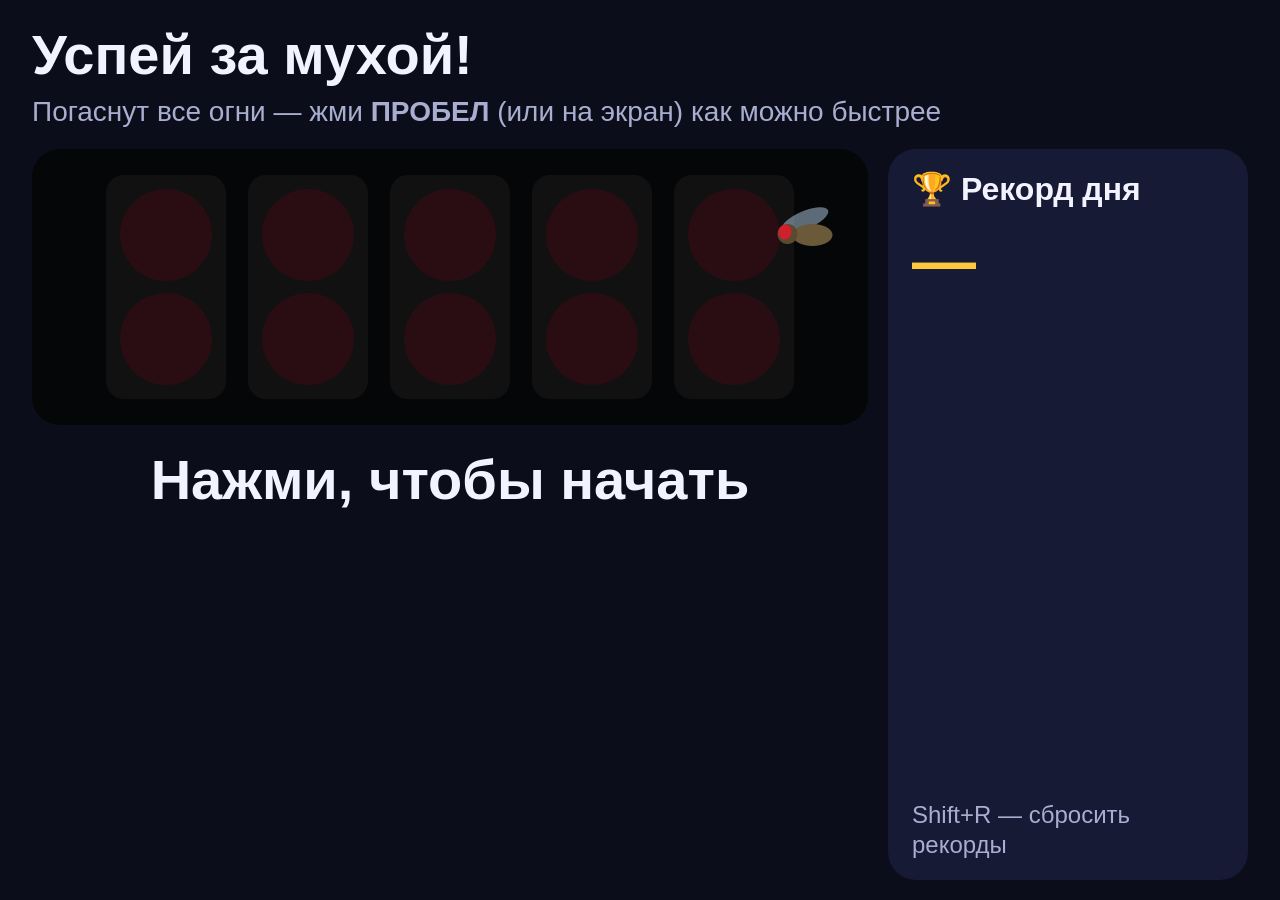
==== arcade/index.html @ db8f3e37 "Стенд (Canvas, 3 вкуса + поломка) и аркада со стартовыми огнями F1 Сценарии bitter_lesion и water_le" ====
<!doctype html>
<html lang="ru">
<head>
<meta charset="utf-8">
<meta name="viewport" content="width=device-width, initial-scale=1">
<title>Успей за мухой</title>
<style>
/* Аркада "Успей за мухой": старт как в Формуле 1. Шрифты от 24px. */
:root { --bg: #0b0d1a; --panel: #161a35; --text: #f2f3ff; --muted: #a9adcf; --red: #ff2a3a; --off: #2a0d12; --green: #6cff7a; --gold: #ffc83c; }
* { box-sizing: border-box; }
html, body { height: 100%; margin: 0; }
body {
  background: var(--bg); color: var(--text);
  font: 24px/1.25 "Segoe UI", Roboto, Arial, sans-serif;
  display: grid; grid-template-columns: 1fr 360px; grid-template-rows: auto 1fr; gap: 20px; padding: 20px 32px;
  overflow: hidden; user-select: none; -webkit-user-select: none; touch-action: manipulation; cursor: pointer;
}
header { grid-column: 1 / -1; }
h1 { margin: 0; font-size: 56px; }
header p { margin: 4px 0 0; font-size: 28px; color: var(--muted); }
.stage { display: grid; grid-template-rows: auto auto 1fr; gap: 20px; min-height: 0; }
.lights { display: flex; justify-content: center; gap: 22px; padding: 26px; background: #050608; border-radius: 28px; }
.pod { background: #111; border-radius: 18px; padding: 14px; display: grid; gap: 12px; }
.lamp { width: 92px; height: 92px; border-radius: 50%; background: var(--off); transition: background .04s, box-shadow .04s; }
.lamp.on { background: var(--red); box-shadow: 0 0 40px 10px rgba(255, 42, 58, .65); }
.message { text-align: center; font-size: 56px; font-weight: 800; min-height: 72px; }
.message small { display: block; font-size: 30px; font-weight: 500; color: var(--muted); }
.message.false { color: var(--red); }
.race { background: var(--panel); border-radius: 28px; padding: 20px 28px; display: grid; gap: 18px; align-content: center; }
.race.hidden { visibility: hidden; }
.lane { display: grid; grid-template-columns: 170px 1fr 170px; align-items: center; gap: 16px; font-size: 32px; }
.track { height: 52px; background: #0b0e22; border-radius: 26px; overflow: hidden; }
.bar { height: 100%; width: 0; border-radius: 26px; transition: width 1.2s cubic-bezier(.2, .8, .2, 1); }
.bar.fly { background: var(--green); }
.bar.you { background: var(--gold); }
.lane b { font-variant-numeric: tabular-nums; text-align: right; }
.verdict { font-size: 36px; font-weight: 700; text-align: center; }
.fact { font-size: 26px; color: var(--muted); text-align: center; }
aside { background: var(--panel); border-radius: 28px; padding: 20px 24px; display: grid; grid-template-rows: auto auto 1fr auto; gap: 12px; min-height: 0; }
aside h2 { margin: 0; font-size: 32px; }
.best { font-size: 64px; font-weight: 800; color: var(--gold); font-variant-numeric: tabular-nums; }
ol { margin: 0; padding-left: 40px; font-size: 30px; font-variant-numeric: tabular-nums; overflow: hidden; }
ol li.new { color: var(--green); font-weight: 700; }
.hint { font-size: 24px; color: var(--muted); }
canvas { position: fixed; right: 400px; top: 150px; width: 160px; height: 120px; pointer-events: none; }
@media (max-height: 820px) {
  h1 { font-size: 40px; } header p { font-size: 24px; }
  body { gap: 14px; padding: 14px 28px; }
  .stage { gap: 12px; }
  .lights { padding: 14px; }
  .pod { padding: 10px; gap: 8px; }
  .lamp { width: 60px; height: 60px; }
  .message { font-size: 40px; min-height: 56px; }
  .message small { font-size: 26px; }
  .race { padding: 14px 24px; gap: 10px; }
  .lane { font-size: 26px; grid-template-columns: 130px 1fr 140px; }
  .track { height: 40px; }
  .verdict { font-size: 30px; }
  .fact { font-size: 24px; }
}
</style>
</head>
<body>
<header>
  <h1>Успей за мухой!</h1>
  <p>Погаснут все огни — жми <b>ПРОБЕЛ</b> (или на экран) как можно быстрее</p>
</header>

<section class="stage">
  <div class="lights" id="lights"></div>
  <div class="message" id="msg">Нажми, чтобы начать</div>
  <div class="race hidden" id="race">
    <div class="lane"><span>🪰 Муха</span><div class="track"><div class="bar fly" id="bar-fly"></div></div><b id="t-fly"></b></div>
    <div class="lane"><span>🧒 Ты</span><div class="track"><div class="bar you" id="bar-you"></div></div><b id="t-you"></b></div>
    <div class="verdict" id="verdict"></div>
    <div class="fact">У мухи есть нейрон-великан <b>DNp01</b> — толстый «провод» от глаз к ногам.
      Сигнал по нему бежит 0,3 мс, и муха взлетает меньше чем за 7 мс.</div>
  </div>
</section>

<aside>
  <h2>🏆 Рекорд дня</h2>
  <div class="best" id="best">—</div>
  <ol id="top"></ol>
  <div class="hint">Shift+R — сбросить рекорды</div>
</aside>

<canvas id="fly" width="320" height="240"></canvas>

<script>
'use strict';
// Время мухи: короткий режим взлёта через гигантское волокно < 7 мс
// (von Reyn et al. 2014, Nat Neurosci; Chai et al. 2025, PMC12115834:
// "short (< 7 ms) mode", проведение по GF 0.29 мс, GF -> мышца TTM < 1 мс).
const FLY_MS = 7;
const LIGHT_STEP_MS = 1000;           // огни загораются раз в секунду, как в F1
const HOLD_MIN_MS = 200, HOLD_MAX_MS = 3000;  // случайная пауза перед "огни погасли"
const TOO_SLOW_MS = 2000;
const STORE_KEY = 'fly-arcade-records';

const $ = id => document.getElementById(id);
const lamps = [];
for (let p = 0; p < 5; p++) {
  const pod = document.createElement('div'); pod.className = 'pod';
  for (let r = 0; r < 2; r++) {
    const l = document.createElement('div'); l.className = 'lamp'; pod.appendChild(l);
    if (r === 1) lamps.push(l);
  }
  $('lights').appendChild(pod);
}
const topLamps = [...document.querySelectorAll('.pod .lamp:first-child')];

let state = 'ready';   // ready -> lights -> go -> result | false
let timers = [];
let goTime = 0;
let flyJumpAt = 0;

function setLights(n) {
  lamps.forEach((l, i) => l.classList.toggle('on', i < n));
  topLamps.forEach((l, i) => l.classList.toggle('on', i < n));
}
function clearTimers() { timers.forEach(clearTimeout); timers = []; }

function startRound() {
  clearTimers();
  state = 'lights';
  flyJumpAt = 0;
  $('race').classList.add('hidden');
  $('msg').className = 'message';
  $('msg').innerHTML = 'Внимание…';
  setLights(0);
  for (let i = 1; i <= 5; i++) timers.push(setTimeout(() => setLights(i), i * LIGHT_STEP_MS));
  const hold = HOLD_MIN_MS + Math.random() * (HOLD_MAX_MS - HOLD_MIN_MS);
  timers.push(setTimeout(lightsOut, 5 * LIGHT_STEP_MS + hold));
}

function lightsOut() {
  setLights(0);
  goTime = performance.now();
  state = 'go';
  flyJumpAt = goTime + FLY_MS;
  $('msg').innerHTML = 'ЖМИ!';
  timers.push(setTimeout(() => { if (state === 'go') finish(null); }, TOO_SLOW_MS));
}

function falseStart() {
  clearTimers();
  setLights(0);
  state = 'false';
  $('msg').className = 'message false';
  $('msg').innerHTML = 'Фальстарт! 🚩<small>Жди, пока погаснут все огни. Нажми, чтобы попробовать ещё</small>';
}

function finish(ms) {
  clearTimers();
  state = 'result';
  if (ms === null) {
    $('msg').innerHTML = 'Муха давно улетела! 💨<small>Нажми, чтобы попробовать ещё</small>';
    return;
  }
  const rec = saveRecord(ms);
  $('msg').innerHTML = `${Math.round(ms)} мс<small>${rating(ms)}${rec ? ' · Новый рекорд дня! 🏆' : ''}</small>`;
  // полосы: шкала по времени игрока, муха почти не видна — в этом и суть
  $('race').classList.remove('hidden');
  $('bar-fly').style.width = '0'; $('bar-you').style.width = '0';
  requestAnimationFrame(() => requestAnimationFrame(() => {
    $('bar-fly').style.width = `${Math.max(1.5, 100 * FLY_MS / ms)}%`;
    $('bar-you').style.width = '100%';
  }));
  $('t-fly').textContent = `${FLY_MS} мс`;
  $('t-you').textContent = `${Math.round(ms)} мс`;
  $('verdict').textContent = `Муха быстрее тебя в ${Math.round(ms / FLY_MS)} раз!`;
}

function rating(ms) {
  if (ms < 200) return 'Как пилот Формулы 1!';
  if (ms < 280) return 'Отличная реакция!';
  if (ms < 400) return 'Неплохо!';
  return 'Попробуй ещё раз!';
}

// ---------- рекорды: только этот браузер, за сегодня ----------
function today() { return new Date().toISOString().slice(0, 10); }
function loadRecords() {
  try {
    const r = JSON.parse(localStorage.getItem(STORE_KEY) || '{}');
    return r.day === today() ? r : { day: today(), times: [] };
  } catch (e) { return { day: today(), times: [] }; }
}
let lastSaved = null;
function saveRecord(ms) {
  const r = loadRecords();
  const prevBest = r.times.length ? r.times[0] : Infinity;
  const t = Math.round(ms);
  r.times.push(t); r.times.sort((a, b) => a - b); r.times = r.times.slice(0, 7);
  lastSaved = t;
  try { localStorage.setItem(STORE_KEY, JSON.stringify(r)); } catch (e) { /* хранилище недоступно — просто не сохраняем */ }
  renderRecords(r);
  return t < prevBest;
}
function renderRecords(r = loadRecords()) {
  $('best').textContent = r.times.length ? `${r.times[0]} мс` : '—';
  let marked = false;
  $('top').innerHTML = r.times.map(t => {
    const cls = !marked && t === lastSaved ? (marked = true, ' class="new"') : '';
    return `<li${cls}>${t} мс</li>`;
  }).join('');
}

// ---------- ввод ----------
function press(ev) {
  const now = ev && ev.timeStamp ? ev.timeStamp : performance.now();
  if (state === 'ready' || state === 'result' || state === 'false') startRound();
  else if (state === 'lights') falseStart();
  else if (state === 'go') finish(now - goTime);
}
window.addEventListener('keydown', e => {
  if (e.shiftKey && (e.key === 'R' || e.key === 'К')) {
    if (confirm('Сбросить рекорды дня?')) { try { localStorage.removeItem(STORE_KEY); } catch (er) {} renderRecords(); }
    return;
  }
  if (e.repeat) return;
  if (e.code === 'Space' || e.code === 'Enter') { e.preventDefault(); press(e); }
});
window.addEventListener('pointerdown', press);
window.addEventListener('contextmenu', e => e.preventDefault());

// ---------- муха: сидит, а через FLY_MS после погасания огней улетает ----------
const fc = $('fly').getContext('2d');
function drawFly(now) {
  fc.clearRect(0, 0, 320, 240);
  let x = 160, y = 170;
  if (flyJumpAt && now > flyJumpAt) {
    const t = (now - flyJumpAt) / 1000;
    x += 600 * t; y -= 500 * t + 200 * t * t;
  }
  if (y > -60) {
    const wing = flyJumpAt && now > flyJumpAt ? Math.sin(now / 15) * 20 : 0;
    fc.save(); fc.translate(x, y);
    fc.fillStyle = 'rgba(200,230,255,.45)';
    fc.beginPath(); fc.ellipse(10, -30 - wing, 50, 18, -0.4, 0, 6.283); fc.fill();
    fc.fillStyle = '#6b5a3a'; fc.beginPath(); fc.ellipse(25, 0, 40, 22, 0, 0, 6.283); fc.fill();
    fc.fillStyle = '#5a4a30'; fc.beginPath(); fc.arc(-25, -2, 20, 0, 6.283); fc.fill();
    fc.fillStyle = '#d0202c'; fc.beginPath(); fc.ellipse(-30, -6, 13, 15, 0.2, 0, 6.283); fc.fill();
    fc.restore();
  }
  requestAnimationFrame(drawFly);
}
renderRecords();
requestAnimationFrame(drawFly);
</script>
</body>
</html>
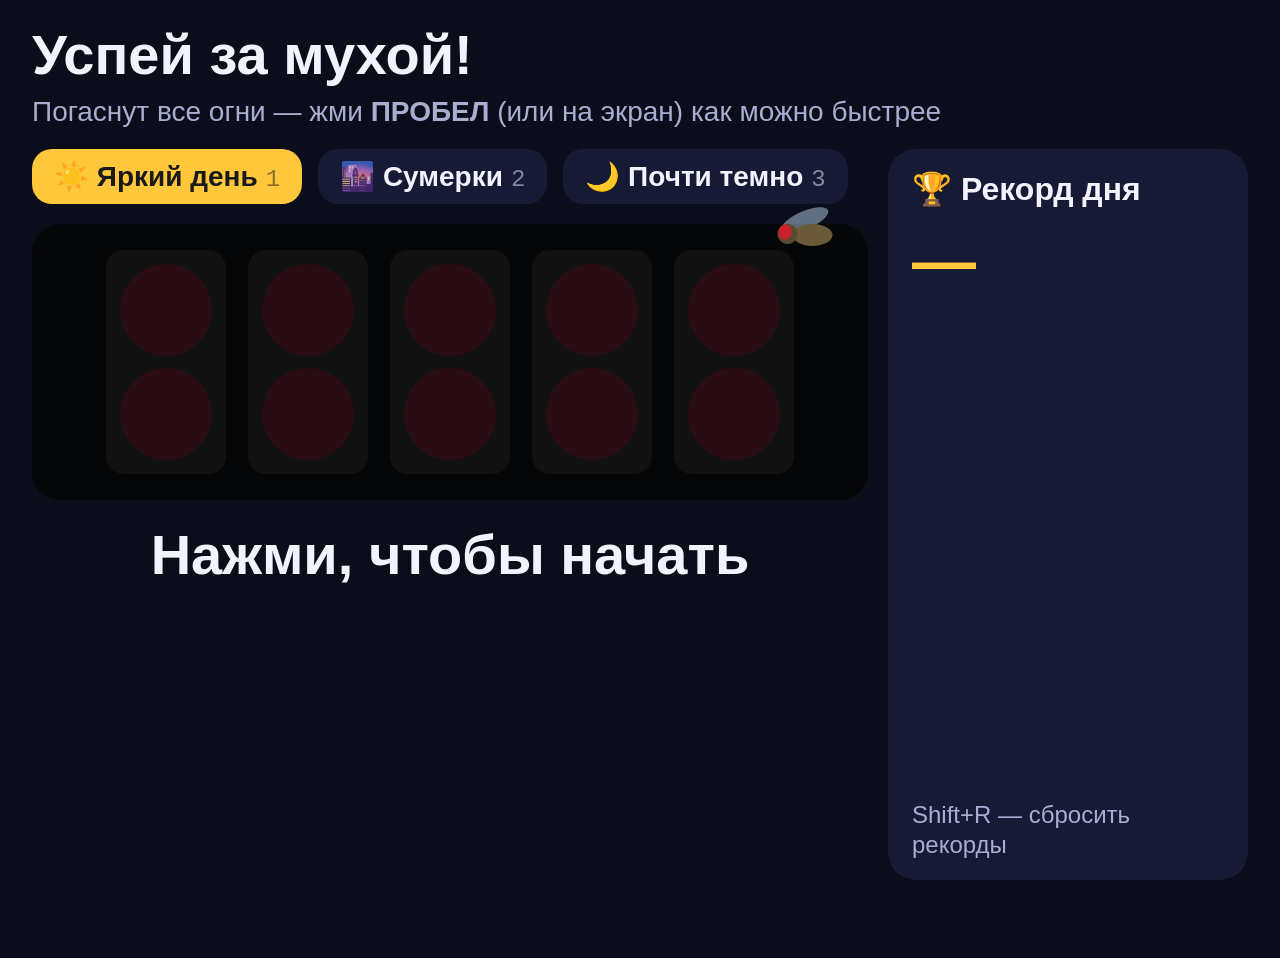
==== commit f2a02652: "Аркада: время мухи по модели (LPLC2 -> DNp01), режимы день/сумерки/темно, случайный шаг огней, замед" ====
--- a/arcade/index.html
+++ b/arcade/index.html
@@ -18,7 +18,13 @@
 header { grid-column: 1 / -1; }
 h1 { margin: 0; font-size: 56px; }
 header p { margin: 4px 0 0; font-size: 28px; color: var(--muted); }
-.stage { display: grid; grid-template-rows: auto auto 1fr; gap: 20px; min-height: 0; }
+.stage { display: grid; grid-template-rows: auto auto auto 1fr; gap: 20px; min-height: 0; }
+.modes { display: flex; gap: 16px; }
+.modes button { font: inherit; font-size: 28px; font-weight: 700; padding: 10px 22px; border: 0; border-radius: 20px;
+  background: var(--panel); color: var(--text); cursor: pointer; }
+.modes button.on { background: var(--gold); color: #1a1a1a; }
+.modes kbd { font: 24px monospace; opacity: .5; margin-left: 8px; }
+.breakdown { font-size: 24px; color: var(--muted); text-align: center; }
 .lights { display: flex; justify-content: center; gap: 22px; padding: 26px; background: #050608; border-radius: 28px; }
 .pod { background: #111; border-radius: 18px; padding: 14px; display: grid; gap: 12px; }
 .lamp { width: 92px; height: 92px; border-radius: 50%; background: var(--off); transition: background .04s, box-shadow .04s; }
@@ -30,7 +36,7 @@
 .race.hidden { visibility: hidden; }
 .lane { display: grid; grid-template-columns: 170px 1fr 170px; align-items: center; gap: 16px; font-size: 32px; }
 .track { height: 52px; background: #0b0e22; border-radius: 26px; overflow: hidden; }
-.bar { height: 100%; width: 0; border-radius: 26px; transition: width 1.2s cubic-bezier(.2, .8, .2, 1); }
+.bar { height: 100%; width: 0; border-radius: 26px; min-width: 8px; }
 .bar.fly { background: var(--green); }
 .bar.you { background: var(--gold); }
 .lane b { font-variant-numeric: tabular-nums; text-align: right; }
@@ -67,14 +73,17 @@
 </header>
 
 <section class="stage">
+  <div class="modes" id="modes"></div>
   <div class="lights" id="lights"></div>
   <div class="message" id="msg">Нажми, чтобы начать</div>
   <div class="race hidden" id="race">
     <div class="lane"><span>🪰 Муха</span><div class="track"><div class="bar fly" id="bar-fly"></div></div><b id="t-fly"></b></div>
     <div class="lane"><span>🧒 Ты</span><div class="track"><div class="bar you" id="bar-you"></div></div><b id="t-you"></b></div>
+    <div class="breakdown" id="breakdown"></div>
     <div class="verdict" id="verdict"></div>
     <div class="fact">У мухи есть нейрон-великан <b>DNp01</b> — толстый «провод» от глаз к ногам.
-      Сигнал по нему бежит 0,3 мс, и муха взлетает меньше чем за 7 мс.</div>
+      Сигнал по нему бежит 0,3 мс, а прыжок занимает меньше 7 мс.
+      В темноте глаза дают слабый сигнал — и DNp01 включается позже.</div>
   </div>
 </section>
 
@@ -87,14 +96,18 @@
 
 <canvas id="fly" width="320" height="240"></canvas>
 
+<script src="escape_data.js"></script>
 <script>
 'use strict';
-// Время мухи: короткий режим взлёта через гигантское волокно < 7 мс
-// (von Reyn et al. 2014, Nat Neurosci; Chai et al. 2025, PMC12115834:
-// "short (< 7 ms) mode", проведение по GF 0.29 мс, GF -> мышца TTM < 1 мс).
-const FLY_MS = 7;
-const LIGHT_STEP_MS = 1000;           // огни загораются раз в секунду, как в F1
-const HOLD_MIN_MS = 200, HOLD_MAX_MS = 3000;  // случайная пауза перед "огни погасли"
+// Время мухи = задержка LPLC2 -> DNp01 по нашей LIF-модели (src/escape.py,
+// arcade/escape_data.js) + взлёт после спайка DNp01: короткий режим < 7 мс
+// (von Reyn et al. 2014; Chai et al. 2025, PMC12115834). Если файла с
+// моделью нет, остаётся только взлёт.
+const MODES = (window.ESCAPE && window.ESCAPE.modes) ||
+  [{ key: 'day', title: 'Яркий день', brain_ms_all: [0], takeoff_ms: 7 }];
+const LIGHT_STEP_MIN_MS = 700, LIGHT_STEP_MAX_MS = 1300;  // огни загораются с неровным шагом — ритм не угадать
+const HOLD_MIN_MS = 200, HOLD_MAX_MS = 3000;  // случайная пауза перед "огни погасли", как в F1
+const REPLAY_SLOW = 10;               // замедленный повтор: 1 мс = 10 мс экрана, одинаково для обоих
 const TOO_SLOW_MS = 2000;
 const STORE_KEY = 'fly-arcade-records';
 
@@ -114,6 +127,21 @@
 let timers = [];
 let goTime = 0;
 let flyJumpAt = 0;
+let mode = MODES[0];
+let flyMs = 0, flyBrainMs = 0;
+
+function setMode(m) {
+  mode = m;
+  document.querySelectorAll('.modes button').forEach(b => b.classList.toggle('on', b.dataset.key === m.key));
+}
+MODES.forEach((m, k) => {
+  const b = document.createElement('button');
+  b.dataset.key = m.key;
+  b.innerHTML = `${['☀️', '🌆', '🌙'][k] || ''} ${m.title}<kbd>${k + 1}</kbd>`;
+  b.addEventListener('pointerdown', e => { e.stopPropagation(); if (state !== 'lights' && state !== 'go') setMode(m); });
+  $('modes').appendChild(b);
+});
+setMode(MODES[0]);
 
 function setLights(n) {
   lamps.forEach((l, i) => l.classList.toggle('on', i < n));
@@ -129,16 +157,23 @@
   $('msg').className = 'message';
   $('msg').innerHTML = 'Внимание…';
   setLights(0);
-  for (let i = 1; i <= 5; i++) timers.push(setTimeout(() => setLights(i), i * LIGHT_STEP_MS));
+  let t = 0;
+  for (let i = 1; i <= 5; i++) {
+    t += LIGHT_STEP_MIN_MS + Math.random() * (LIGHT_STEP_MAX_MS - LIGHT_STEP_MIN_MS);
+    timers.push(setTimeout(() => setLights(i), t));
+  }
   const hold = HOLD_MIN_MS + Math.random() * (HOLD_MAX_MS - HOLD_MIN_MS);
-  timers.push(setTimeout(lightsOut, 5 * LIGHT_STEP_MS + hold));
+  timers.push(setTimeout(lightsOut, t + hold));
 }
 
 function lightsOut() {
   setLights(0);
   goTime = performance.now();
   state = 'go';
-  flyJumpAt = goTime + FLY_MS;
+  // муха в этом раунде — один из прогонов модели в выбранном режиме
+  flyBrainMs = mode.brain_ms_all[Math.floor(Math.random() * mode.brain_ms_all.length)];
+  flyMs = flyBrainMs + mode.takeoff_ms;
+  flyJumpAt = goTime + flyMs;
   $('msg').innerHTML = 'ЖМИ!';
   timers.push(setTimeout(() => { if (state === 'go') finish(null); }, TOO_SLOW_MS));
 }
@@ -160,16 +195,25 @@
   }
   const rec = saveRecord(ms);
   $('msg').innerHTML = `${Math.round(ms)} мс<small>${rating(ms)}${rec ? ' · Новый рекорд дня! 🏆' : ''}</small>`;
-  // полосы: шкала по времени игрока, муха почти не видна — в этом и суть
   $('race').classList.remove('hidden');
-  $('bar-fly').style.width = '0'; $('bar-you').style.width = '0';
-  requestAnimationFrame(() => requestAnimationFrame(() => {
-    $('bar-fly').style.width = `${Math.max(1.5, 100 * FLY_MS / ms)}%`;
-    $('bar-you').style.width = '100%';
-  }));
-  $('t-fly').textContent = `${FLY_MS} мс`;
+  $('t-fly').textContent = `${Math.round(flyMs)} мс`;
   $('t-you').textContent = `${Math.round(ms)} мс`;
-  $('verdict').textContent = `Муха быстрее тебя в ${Math.round(ms / FLY_MS)} раз!`;
+  $('breakdown').textContent = `Муха: мозг ${flyBrainMs.toFixed(1)} мс (DNp01) + прыжок ${mode.takeoff_ms} мс · повтор замедлен в ${REPLAY_SLOW} раз`;
+  $('verdict').textContent = `Муха быстрее тебя в ${Math.round(ms / flyMs)} раз!`;
+  replay(flyMs, ms);
+}
+
+// замедленный повтор: оба участника на одной шкале времени
+function replay(fly, you) {
+  const t0 = performance.now();
+  const total = Math.max(fly, you);
+  (function frame(now) {
+    if (state !== 'result') return;
+    const t = (now - t0) / REPLAY_SLOW;  // мс "реального" времени гонки
+    $('bar-fly').style.width = `${100 * Math.min(t, fly) / total}%`;
+    $('bar-you').style.width = `${100 * Math.min(t, you) / total}%`;
+    if (t < total) requestAnimationFrame(frame);
+  })(t0);
 }
 
 function rating(ms) {
@@ -220,12 +264,14 @@
     return;
   }
   if (e.repeat) return;
+  const mk = MODES[+e.key - 1];
+  if (mk) { if (state !== 'lights' && state !== 'go') setMode(mk); return; }
   if (e.code === 'Space' || e.code === 'Enter') { e.preventDefault(); press(e); }
 });
 window.addEventListener('pointerdown', press);
 window.addEventListener('contextmenu', e => e.preventDefault());
 
-// ---------- муха: сидит, а через FLY_MS после погасания огней улетает ----------
+// ---------- муха: сидит, а через flyMs после погасания огней улетает ----------
 const fc = $('fly').getContext('2d');
 function drawFly(now) {
   fc.clearRect(0, 0, 320, 240);
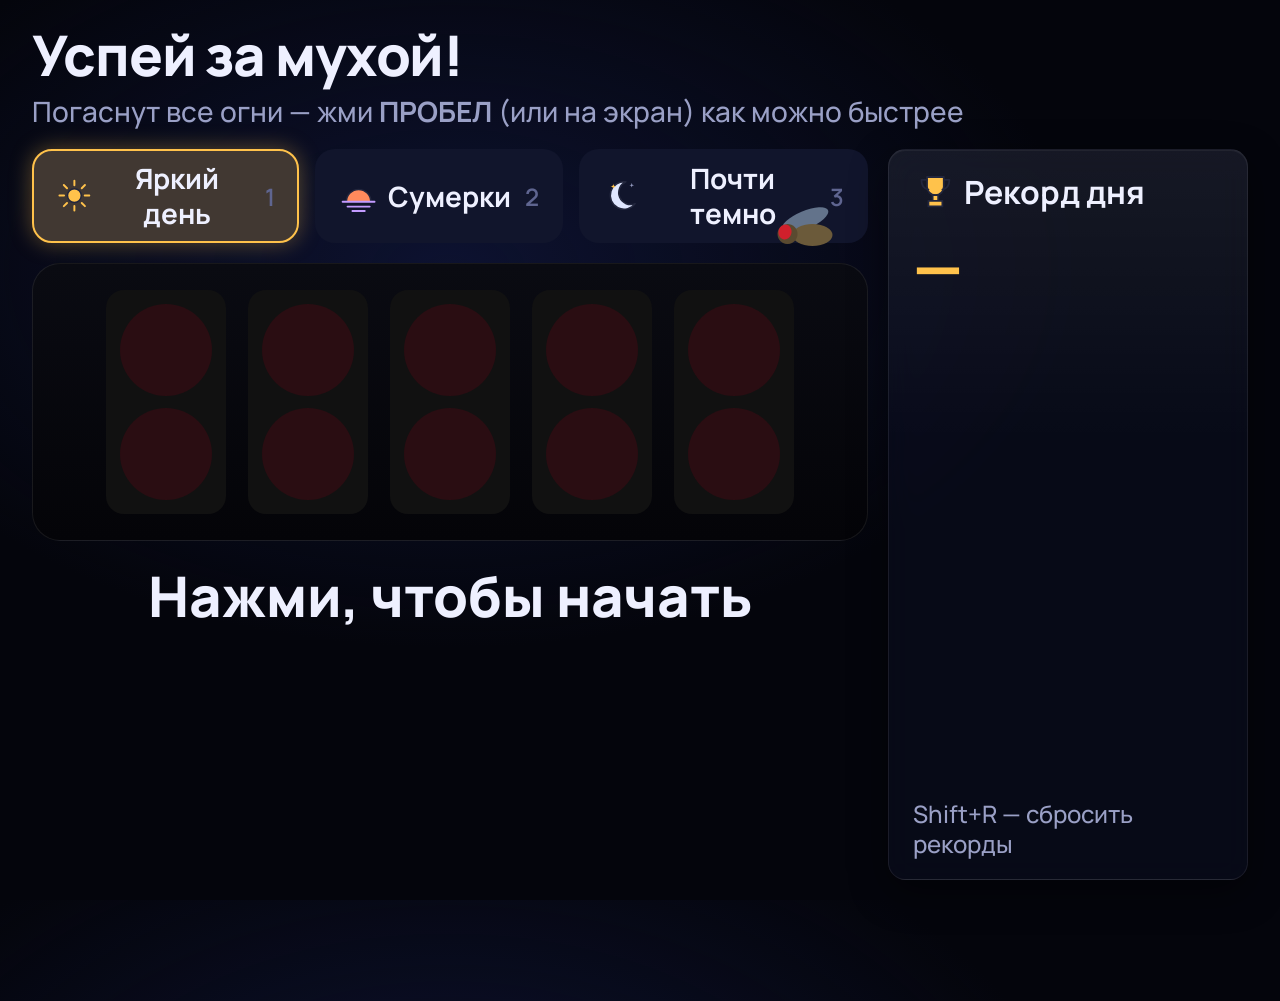
==== commit 99e12ed4: "Ноутбучный вариант на шесть стимулов, аркада на общей теме и SVG-иконках Co-Authored-By: Claude Opus" ====
--- a/arcade/index.html
+++ b/arcade/index.html
@@ -4,14 +4,15 @@
 <meta charset="utf-8">
 <meta name="viewport" content="width=device-width, initial-scale=1">
 <title>Успей за мухой</title>
+<link rel="stylesheet" href="../shared/theme.css">
 <style>
 /* Аркада "Успей за мухой": старт как в Формуле 1. Шрифты от 24px. */
-:root { --bg: #0b0d1a; --panel: #161a35; --text: #f2f3ff; --muted: #a9adcf; --red: #ff2a3a; --off: #2a0d12; --green: #6cff7a; --gold: #ffc83c; }
+:root { --panel: #11152c; --red: #ff2a3a; --off: #2a0d12; --green: #7dff9a; --gold: #ffc24b; }
 * { box-sizing: border-box; }
 html, body { height: 100%; margin: 0; }
 body {
-  background: var(--bg); color: var(--text);
-  font: 24px/1.25 "Segoe UI", Roboto, Arial, sans-serif;
+  background: radial-gradient(70% 60% at 35% 30%, #0d1230 0%, transparent 70%), var(--bg); color: var(--text);
+  font: 500 24px/1.25 var(--font);
   display: grid; grid-template-columns: 1fr 360px; grid-template-rows: auto 1fr; gap: 20px; padding: 20px 32px;
   overflow: hidden; user-select: none; -webkit-user-select: none; touch-action: manipulation; cursor: pointer;
 }
@@ -20,19 +21,23 @@
 header p { margin: 4px 0 0; font-size: 28px; color: var(--muted); }
 .stage { display: grid; grid-template-rows: auto auto auto 1fr; gap: 20px; min-height: 0; }
 .modes { display: flex; gap: 16px; }
-.modes button { font: inherit; font-size: 28px; font-weight: 700; padding: 10px 22px; border: 0; border-radius: 20px;
+.modes button { display: inline-flex; align-items: center; gap: 10px; font: inherit; font-size: 28px; font-weight: 700; padding: 10px 22px; border: 0; border-radius: 20px;
   background: var(--panel); color: var(--text); cursor: pointer; }
-.modes button.on { background: var(--gold); color: #1a1a1a; }
-.modes kbd { font: 24px monospace; opacity: .5; margin-left: 8px; }
+.modes button { border: 2px solid transparent !important; }
+.modes button.on { background: color-mix(in srgb, var(--gold) 20%, var(--panel)); border-color: var(--gold) !important; box-shadow: 0 0 22px color-mix(in srgb, var(--gold) 35%, transparent); }
+.modes kbd { font: 600 24px var(--font); color: var(--dim); margin-left: 4px; }
+.ic { display: inline-flex; width: 1.4em; height: 1.4em; vertical-align: -.35em; }
+.ic svg { width: 100%; height: 100%; }
+h1 { letter-spacing: -.02em; font-weight: 800; }
 .breakdown { font-size: 24px; color: var(--muted); text-align: center; }
-.lights { display: flex; justify-content: center; gap: 22px; padding: 26px; background: #050608; border-radius: 28px; }
+.lights { display: flex; justify-content: center; gap: 22px; padding: 26px; background: linear-gradient(180deg, #0a0b12, #040408); border: 1px solid var(--line); border-radius: 28px; }
 .pod { background: #111; border-radius: 18px; padding: 14px; display: grid; gap: 12px; }
 .lamp { width: 92px; height: 92px; border-radius: 50%; background: var(--off); transition: background .04s, box-shadow .04s; }
 .lamp.on { background: var(--red); box-shadow: 0 0 40px 10px rgba(255, 42, 58, .65); }
 .message { text-align: center; font-size: 56px; font-weight: 800; min-height: 72px; }
 .message small { display: block; font-size: 30px; font-weight: 500; color: var(--muted); }
 .message.false { color: var(--red); }
-.race { background: var(--panel); border-radius: 28px; padding: 20px 28px; display: grid; gap: 18px; align-content: center; }
+.race { border-radius: 28px; padding: 20px 28px; display: grid; gap: 18px; align-content: center; }
 .race.hidden { visibility: hidden; }
 .lane { display: grid; grid-template-columns: 170px 1fr 170px; align-items: center; gap: 16px; font-size: 32px; }
 .track { height: 52px; background: #0b0e22; border-radius: 26px; overflow: hidden; }
@@ -42,7 +47,7 @@
 .lane b { font-variant-numeric: tabular-nums; text-align: right; }
 .verdict { font-size: 36px; font-weight: 700; text-align: center; }
 .fact { font-size: 26px; color: var(--muted); text-align: center; }
-aside { background: var(--panel); border-radius: 28px; padding: 20px 24px; display: grid; grid-template-rows: auto auto 1fr auto; gap: 12px; min-height: 0; }
+aside { border-radius: 28px; padding: 20px 24px; display: grid; grid-template-rows: auto auto 1fr auto; gap: 12px; min-height: 0; }
 aside h2 { margin: 0; font-size: 32px; }
 .best { font-size: 64px; font-weight: 800; color: var(--gold); font-variant-numeric: tabular-nums; }
 ol { margin: 0; padding-left: 40px; font-size: 30px; font-variant-numeric: tabular-nums; overflow: hidden; }
@@ -56,7 +61,10 @@
   .lights { padding: 14px; }
   .pod { padding: 10px; gap: 8px; }
   .lamp { width: 60px; height: 60px; }
-  .message { font-size: 40px; min-height: 56px; }
+  .message { font-size: 38px; min-height: 56px; line-height: 1.15; }
+  .lamp { width: 52px !important; height: 52px !important; }
+  .lights { padding: 10px !important; }
+  .modes button { font-size: 24px; padding: 6px 16px; }
   .message small { font-size: 26px; }
   .race { padding: 14px 24px; gap: 10px; }
   .lane { font-size: 26px; grid-template-columns: 130px 1fr 140px; }
@@ -76,9 +84,9 @@
   <div class="modes" id="modes"></div>
   <div class="lights" id="lights"></div>
   <div class="message" id="msg">Нажми, чтобы начать</div>
-  <div class="race hidden" id="race">
-    <div class="lane"><span>🪰 Муха</span><div class="track"><div class="bar fly" id="bar-fly"></div></div><b id="t-fly"></b></div>
-    <div class="lane"><span>🧒 Ты</span><div class="track"><div class="bar you" id="bar-you"></div></div><b id="t-you"></b></div>
+  <div class="race glass hidden" id="race">
+    <div class="lane"><span><i class="ic" data-icon="fly"></i> Муха</span><div class="track"><div class="bar fly" id="bar-fly"></div></div><b id="t-fly"></b></div>
+    <div class="lane"><span><i class="ic" data-icon="kid"></i> Ты</span><div class="track"><div class="bar you" id="bar-you"></div></div><b id="t-you"></b></div>
     <div class="breakdown" id="breakdown"></div>
     <div class="verdict" id="verdict"></div>
     <div class="fact">У мухи есть нейрон-великан <b>DNp01</b> — толстый «провод» от глаз к ногам.
@@ -87,8 +95,8 @@
   </div>
 </section>
 
-<aside>
-  <h2>🏆 Рекорд дня</h2>
+<aside class="glass">
+  <h2><i class="ic" data-icon="trophy"></i> Рекорд дня</h2>
   <div class="best" id="best">—</div>
   <ol id="top"></ol>
   <div class="hint">Shift+R — сбросить рекорды</div>
@@ -96,6 +104,7 @@
 
 <canvas id="fly" width="320" height="240"></canvas>
 
+<script src="../shared/icons.js"></script>
 <script src="escape_data.js"></script>
 <script>
 'use strict';
@@ -137,7 +146,7 @@
 MODES.forEach((m, k) => {
   const b = document.createElement('button');
   b.dataset.key = m.key;
-  b.innerHTML = `${['☀️', '🌆', '🌙'][k] || ''} ${m.title}<kbd>${k + 1}</kbd>`;
+  b.innerHTML = `<i class="ic">${ICONS[['sun', 'dusk', 'moon'][k]] || ''}</i>${m.title}<kbd>${k + 1}</kbd>`;
   b.addEventListener('pointerdown', e => { e.stopPropagation(); if (state !== 'lights' && state !== 'go') setMode(m); });
   $('modes').appendChild(b);
 });
@@ -183,18 +192,18 @@
   setLights(0);
   state = 'false';
   $('msg').className = 'message false';
-  $('msg').innerHTML = 'Фальстарт! 🚩<small>Жди, пока погаснут все огни. Нажми, чтобы попробовать ещё</small>';
+  $('msg').innerHTML = `Фальстарт! <i class="ic">${ICONS.flag}</i><small>Жди, пока погаснут все огни. Нажми, чтобы попробовать ещё</small>`;
 }
 
 function finish(ms) {
   clearTimers();
   state = 'result';
   if (ms === null) {
-    $('msg').innerHTML = 'Муха давно улетела! 💨<small>Нажми, чтобы попробовать ещё</small>';
+    $('msg').innerHTML = `Муха давно улетела! <i class="ic">${ICONS.wind}</i><small>Нажми, чтобы попробовать ещё</small>`;
     return;
   }
   const rec = saveRecord(ms);
-  $('msg').innerHTML = `${Math.round(ms)} мс<small>${rating(ms)}${rec ? ' · Новый рекорд дня! 🏆' : ''}</small>`;
+  $('msg').innerHTML = `${Math.round(ms)} мс<small>${rating(ms)}${rec ? ` · Новый рекорд дня! <i class="ic">${ICONS.trophy}</i>` : ''}</small>`;
   $('race').classList.remove('hidden');
   $('t-fly').textContent = `${Math.round(flyMs)} мс`;
   $('t-you').textContent = `${Math.round(ms)} мс`;
@@ -292,6 +301,7 @@
   }
   requestAnimationFrame(drawFly);
 }
+fillIcons();
 renderRecords();
 requestAnimationFrame(drawFly);
 </script>
--- a/shared/theme.css
+++ b/shared/theme.css
@@ -0,0 +1,46 @@
+/* Общая тема "Муха в проводах": шрифт, цвета, стеклянные панели.
+   Шрифт Manrope (SIL OFL 1.1, shared/MANROPE_OFL.txt) встроен base64:
+   через file:// браузер не грузит шрифты из отдельных файлов. */
+@font-face {
+  font-family: "Manrope"; font-style: normal; font-display: block; font-weight: 200 800;
+  src: url([data-uri]) format("woff2");
+  unicode-range: U+0301, U+0400-045F, U+0490-0491, U+04B0-04B1, U+2116;
+}
+@font-face {
+  font-family: "Manrope"; font-style: normal; font-display: block; font-weight: 200 800;
+  src: url([data-uri]) format("woff2");
+  unicode-range: U+0000-00FF, U+0131, U+0152-0153, U+02BB-02BC, U+02C6, U+02DA, U+02DC, U+2000-206F, U+20AC, U+2122, U+2191, U+2193, U+2212, U+2215, U+FEFF, U+FFFD;
+}
+:root {
+  --font: "Manrope", "Segoe UI", Roboto, Arial, sans-serif;
+  --bg: #04050c;
+  --bg-2: #0a0d1d;
+  --glass: rgba(12, 15, 32, .58);
+  --glass-hi: rgba(255, 255, 255, .06);
+  --line: rgba(255, 255, 255, .08);
+  --line-2: rgba(255, 255, 255, .16);
+  --text: #eef0ff;
+  --muted: #9aa0c6;
+  --dim: #5f6590;
+  --sugar: #ffc24b;
+  --bitter: #a8e05f;
+  --water: #52c7ff;
+  --danger: #ff5468;
+  --neuron: #b9a7ff;
+  --motor: #7dff9a;
+  --r: 1.1rem;
+}
+.glass {
+  background:
+    linear-gradient(180deg, var(--glass-hi), transparent 40%),
+    var(--glass);
+  border: 1px solid var(--line);
+  border-radius: var(--r);
+  backdrop-filter: blur(14px) saturate(1.2); -webkit-backdrop-filter: blur(14px) saturate(1.2);
+  box-shadow: 0 1px 0 rgba(255, 255, 255, .05) inset, 0 .8rem 2.4rem rgba(0, 0, 0, .45);
+}
+.eyebrow {
+  font-size: max(24px, .78rem); font-weight: 700; letter-spacing: .14em; text-transform: uppercase;
+  color: var(--dim);
+}
+.num { font-variant-numeric: tabular-nums; font-feature-settings: "tnum"; }
